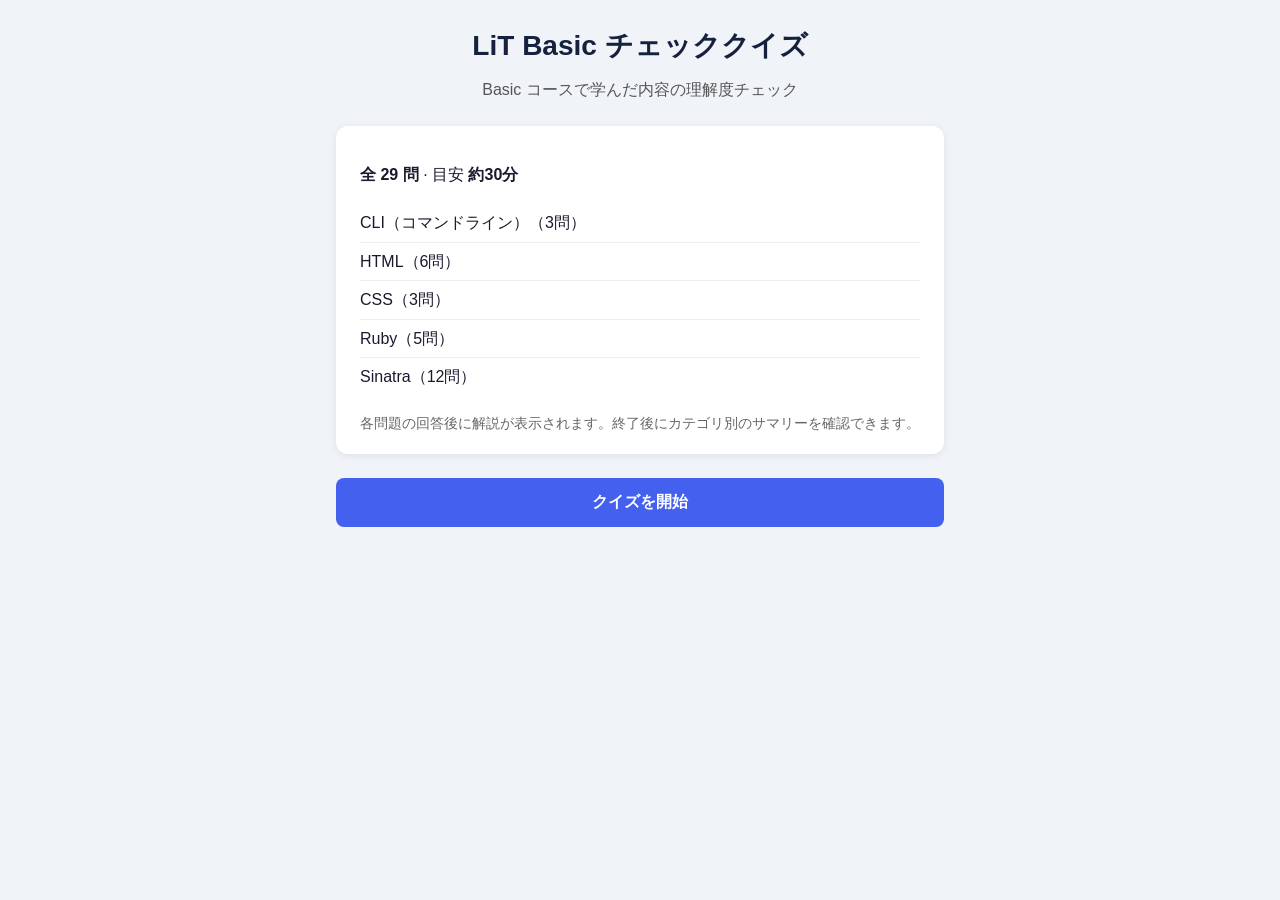
==== index.html @ 8fbe2889 "Add LiT Basic quiz site with GitHub Pages workflow. Co-authored-by: Cursor <cursoragent@cursor.com>" ====
<!DOCTYPE html>
<html lang="ja">
<head>
  <meta charset="UTF-8">
  <meta name="viewport" content="width=device-width, initial-scale=1.0">
  <title>LiT Basic チェッククイズ</title>
  <link rel="stylesheet" href="css/style.css">
</head>
<body>
  <div class="container">
    <!-- 開始画面 -->
    <section id="screen-start" class="screen active">
      <header class="hero">
        <h1>LiT Basic チェッククイズ</h1>
        <p class="subtitle">Basic コースで学んだ内容の理解度チェック</p>
      </header>
      <div class="info-card">
        <p><strong>全 <span id="total-questions">22</span> 問</strong> · 目安 <strong>約30分</strong></p>
        <ul class="category-list" id="category-list"></ul>
        <p class="hint">各問題の回答後に解説が表示されます。終了後にカテゴリ別のサマリーを確認できます。</p>
      </div>
      <button type="button" id="btn-start" class="btn btn-primary">クイズを開始</button>
    </section>

    <!-- クイズ画面 -->
    <section id="screen-quiz" class="screen">
      <div class="quiz-header">
        <span id="progress-label" class="progress-label">1 / 22</span>
        <span id="category-badge" class="category-badge"></span>
      </div>
      <div class="progress-bar">
        <div id="progress-fill" class="progress-fill"></div>
      </div>
      <div id="question-area" class="question-area"></div>
      <div id="feedback-area" class="feedback-area hidden"></div>
      <div class="quiz-actions">
        <button type="button" id="btn-submit" class="btn btn-primary">回答する</button>
        <button type="button" id="btn-next" class="btn btn-primary hidden">次の問題へ</button>
      </div>
    </section>

    <!-- サマリー画面 -->
    <section id="screen-summary" class="screen">
      <header class="hero">
        <h1>結果サマリー</h1>
        <p id="summary-score" class="score-display"></p>
      </header>
      <div id="summary-message" class="summary-message"></div>
      <div id="category-chart" class="category-chart"></div>
      <div id="weak-areas" class="weak-areas"></div>
      <div id="wrong-list" class="wrong-list"></div>
      <button type="button" id="btn-restart" class="btn btn-secondary">もう一度挑戦</button>
    </section>
  </div>

  <script type="module" src="js/app.js"></script>
</body>
</html>
---- css/style.css ----
*,
*::before,
*::after {
  box-sizing: border-box;
}

body {
  margin: 0;
  font-family: "Hiragino Sans", "Hiragino Kaku Gothic ProN", "Noto Sans JP", sans-serif;
  font-size: 16px;
  line-height: 1.6;
  color: #1a1a2e;
  background: #f0f4f8;
  min-height: 100vh;
}

.container {
  max-width: 640px;
  margin: 0 auto;
  padding: 24px 16px 48px;
}

.screen {
  display: none;
}

.screen.active {
  display: block;
}

.hero {
  text-align: center;
  margin-bottom: 24px;
}

.hero h1 {
  font-size: 1.75rem;
  margin: 0 0 8px;
  color: #16213e;
}

.subtitle {
  color: #555;
  margin: 0;
}

.info-card {
  background: #fff;
  border-radius: 12px;
  padding: 20px 24px;
  margin-bottom: 24px;
  box-shadow: 0 2px 8px rgba(0, 0, 0, 0.08);
}

.category-list {
  list-style: none;
  padding: 0;
  margin: 16px 0;
}

.category-list li {
  padding: 6px 0;
  border-bottom: 1px solid #eee;
}

.category-list li:last-child {
  border-bottom: none;
}

.hint {
  font-size: 0.875rem;
  color: #666;
  margin: 12px 0 0;
}

.btn {
  display: block;
  width: 100%;
  padding: 14px 24px;
  font-size: 1rem;
  font-weight: 600;
  border: none;
  border-radius: 8px;
  cursor: pointer;
  transition: background 0.2s;
}

.btn-primary {
  background: #4361ee;
  color: #fff;
}

.btn-primary:hover {
  background: #3a56d4;
}

.btn-secondary {
  background: #fff;
  color: #4361ee;
  border: 2px solid #4361ee;
  margin-top: 24px;
}

.btn-secondary:hover {
  background: #eef1ff;
}

.btn:disabled {
  opacity: 0.5;
  cursor: not-allowed;
}

.quiz-header {
  display: flex;
  justify-content: space-between;
  align-items: center;
  margin-bottom: 8px;
}

.progress-label {
  font-weight: 600;
  color: #555;
}

.category-badge {
  background: #4361ee;
  color: #fff;
  font-size: 0.75rem;
  padding: 4px 10px;
  border-radius: 20px;
}

.progress-bar {
  height: 6px;
  background: #ddd;
  border-radius: 3px;
  margin-bottom: 24px;
  overflow: hidden;
}

.progress-fill {
  height: 100%;
  background: #4361ee;
  border-radius: 3px;
  transition: width 0.3s ease;
  width: 0%;
}

.question-area {
  background: #fff;
  border-radius: 12px;
  padding: 24px;
  margin-bottom: 16px;
  box-shadow: 0 2px 8px rgba(0, 0, 0, 0.08);
}

.question-text {
  font-size: 1.1rem;
  font-weight: 600;
  margin: 0 0 20px;
  white-space: pre-line;
}

.question-code {
  background: #1e1e2e;
  color: #cdd6f4;
  padding: 16px;
  border-radius: 8px;
  font-family: "SF Mono", "Consolas", "Menlo", monospace;
  font-size: 0.875rem;
  line-height: 1.5;
  margin: 0 0 16px;
  overflow-x: auto;
  white-space: pre-wrap;
}

.choices {
  list-style: none;
  padding: 0;
  margin: 0;
}

.choices li {
  margin-bottom: 8px;
}

.choices label {
  display: flex;
  align-items: flex-start;
  gap: 10px;
  padding: 12px 16px;
  background: #f8f9fa;
  border: 2px solid transparent;
  border-radius: 8px;
  cursor: pointer;
  transition: border-color 0.2s, background 0.2s;
}

.choices label:hover {
  background: #eef1ff;
}

.choices input[type="radio"] {
  margin-top: 4px;
  flex-shrink: 0;
}

.choices input[type="radio"]:checked + span {
  font-weight: 600;
}

.choices label.selected {
  border-color: #4361ee;
  background: #eef1ff;
}

.text-input {
  width: 100%;
  padding: 12px 16px;
  font-size: 1rem;
  border: 2px solid #ddd;
  border-radius: 8px;
}

.text-input:focus {
  outline: none;
  border-color: #4361ee;
}

.feedback-area {
  border-radius: 12px;
  padding: 16px 20px;
  margin-bottom: 16px;
}

.feedback-area.correct {
  background: #d4edda;
  border: 1px solid #28a745;
  color: #155724;
}

.feedback-area.incorrect {
  background: #f8d7da;
  border: 1px solid #dc3545;
  color: #721c24;
}

.feedback-result {
  font-weight: 700;
  margin: 0 0 8px;
}

.feedback-explanation {
  margin: 0;
  font-size: 0.95rem;
}

.feedback-explanation strong {
  display: block;
  margin-bottom: 4px;
}

.hidden {
  display: none !important;
}

.quiz-actions {
  margin-top: 8px;
}

.score-display {
  font-size: 2rem;
  font-weight: 700;
  color: #4361ee;
  margin: 8px 0 0;
}

.summary-message {
  background: #fff;
  border-radius: 12px;
  padding: 20px 24px;
  margin-bottom: 20px;
  box-shadow: 0 2px 8px rgba(0, 0, 0, 0.08);
}

.category-chart {
  background: #fff;
  border-radius: 12px;
  padding: 20px 24px;
  margin-bottom: 20px;
  box-shadow: 0 2px 8px rgba(0, 0, 0, 0.08);
}

.chart-row {
  margin-bottom: 16px;
}

.chart-row:last-child {
  margin-bottom: 0;
}

.chart-label {
  display: flex;
  justify-content: space-between;
  font-size: 0.875rem;
  margin-bottom: 4px;
}

.chart-bar-bg {
  height: 12px;
  background: #eee;
  border-radius: 6px;
  overflow: hidden;
}

.chart-bar-fill {
  height: 100%;
  border-radius: 6px;
  transition: width 0.5s ease;
}

.chart-bar-fill.ok {
  background: #28a745;
}

.chart-bar-fill.review {
  background: #ffc107;
}

.chart-bar-fill.weak {
  background: #dc3545;
}

.weak-areas {
  background: #fff3cd;
  border: 1px solid #ffc107;
  border-radius: 12px;
  padding: 16px 20px;
  margin-bottom: 20px;
}

.weak-areas h3 {
  margin: 0 0 8px;
  font-size: 1rem;
}

.weak-areas ul {
  margin: 0;
  padding-left: 20px;
}

.wrong-list {
  background: #fff;
  border-radius: 12px;
  padding: 20px 24px;
  margin-bottom: 8px;
  box-shadow: 0 2px 8px rgba(0, 0, 0, 0.08);
}

.wrong-list h3 {
  margin: 0 0 12px;
  font-size: 1rem;
}

.wrong-item {
  padding: 12px 0;
  border-bottom: 1px solid #eee;
}

.wrong-item:last-child {
  border-bottom: none;
}

.wrong-item .q-num {
  font-size: 0.75rem;
  color: #888;
}

.wrong-item .q-text {
  font-weight: 600;
  margin: 4px 0;
}

.wrong-item .explanation {
  font-size: 0.875rem;
  color: #555;
  margin: 0;
}

@media (max-width: 480px) {
  .hero h1 {
    font-size: 1.5rem;
  }

  .question-area {
    padding: 16px;
  }
}
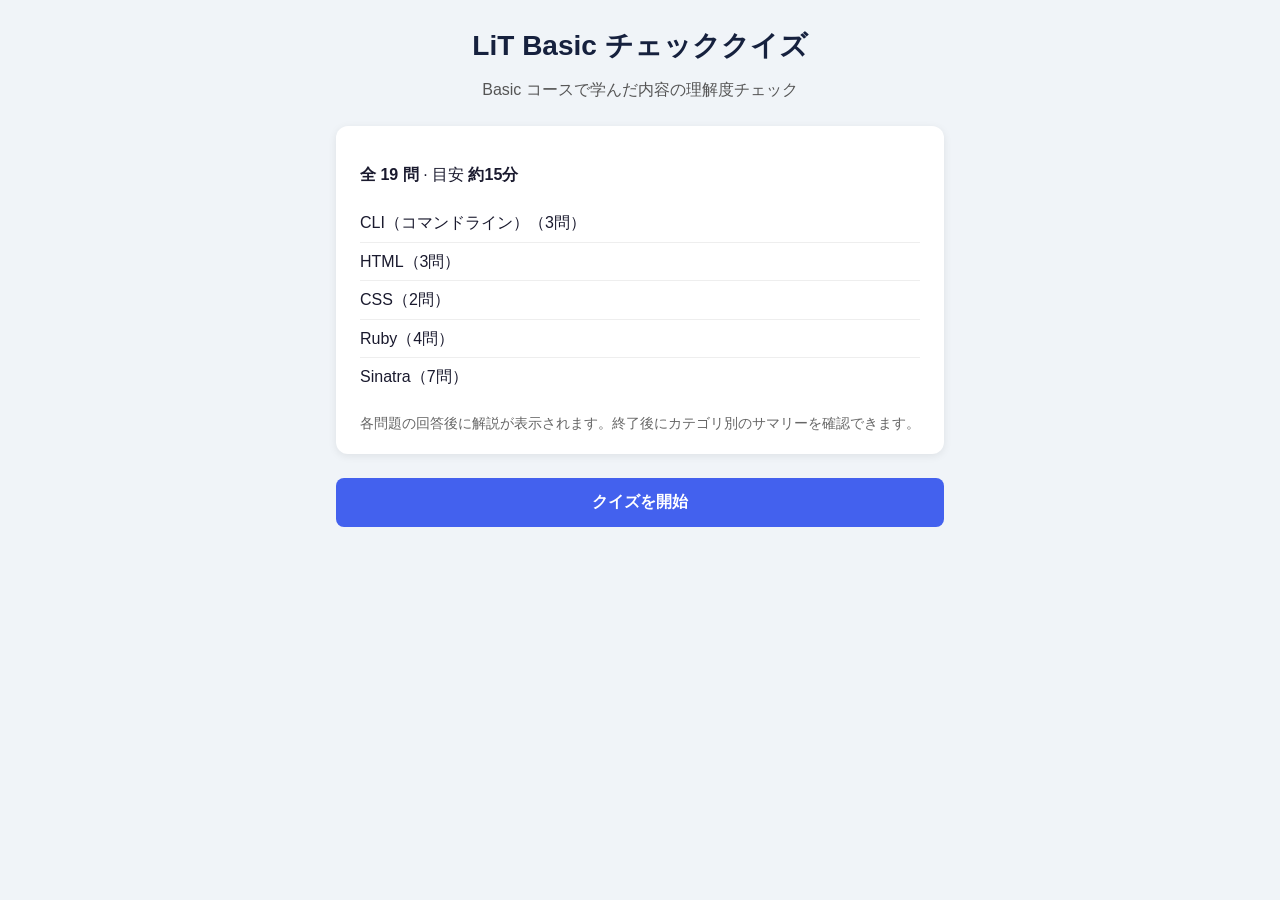
==== commit 287ec45a: "通常版を19問・約15分に絞る Co-Authored-By: Claude Opus 5.5 <noreply@anthropic.com> Claude-Session: https://clau" ====
--- a/index.html
+++ b/index.html
@@ -15,7 +15,7 @@
         <p class="subtitle">Basic コースで学んだ内容の理解度チェック</p>
       </header>
       <div class="info-card">
-        <p><strong>全 <span id="total-questions">22</span> 問</strong> · 目安 <strong>約30分</strong></p>
+        <p><strong>全 <span id="total-questions">22</span> 問</strong> · 目安 <strong>約15分</strong></p>
         <ul class="category-list" id="category-list"></ul>
         <p class="hint">各問題の回答後に解説が表示されます。終了後にカテゴリ別のサマリーを確認できます。</p>
       </div>
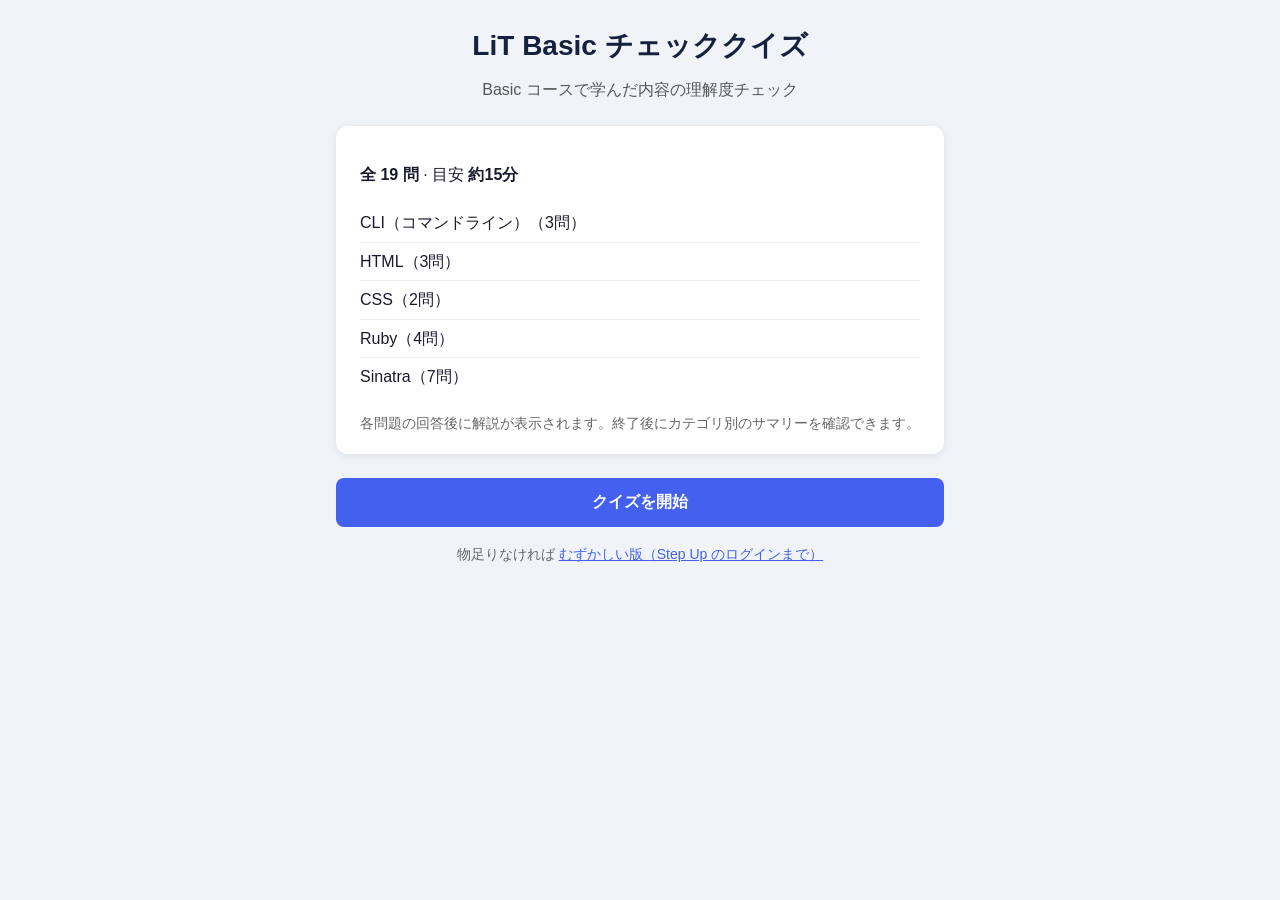
==== commit 87cb8dd8: "むずかしい版（Step Up のログインまで、29問）を追加 - hard.html と data/questions-hard.json を追加し、通常版から相互にリンク - 読み込む JSON を" ====
--- a/index.html
+++ b/index.html
@@ -20,6 +20,7 @@
         <p class="hint">各問題の回答後に解説が表示されます。終了後にカテゴリ別のサマリーを確認できます。</p>
       </div>
       <button type="button" id="btn-start" class="btn btn-primary">クイズを開始</button>
+      <p class="level-link">物足りなければ <a href="hard.html">むずかしい版（Step Up のログインまで）</a></p>
     </section>
 
     <!-- クイズ画面 -->
--- a/css/style.css
+++ b/css/style.css
@@ -396,3 +396,22 @@
     padding: 16px;
   }
 }
+
+.level-link {
+  text-align: center;
+  font-size: 0.875rem;
+  color: #666;
+  margin: 16px 0 0;
+}
+
+.level-link a {
+  color: #4361ee;
+}
+
+.choices .choice-code {
+  white-space: pre;
+  font-family: ui-monospace, SFMono-Regular, Menlo, monospace;
+  font-size: 0.875rem;
+  overflow-x: auto;
+  min-width: 0;
+}
